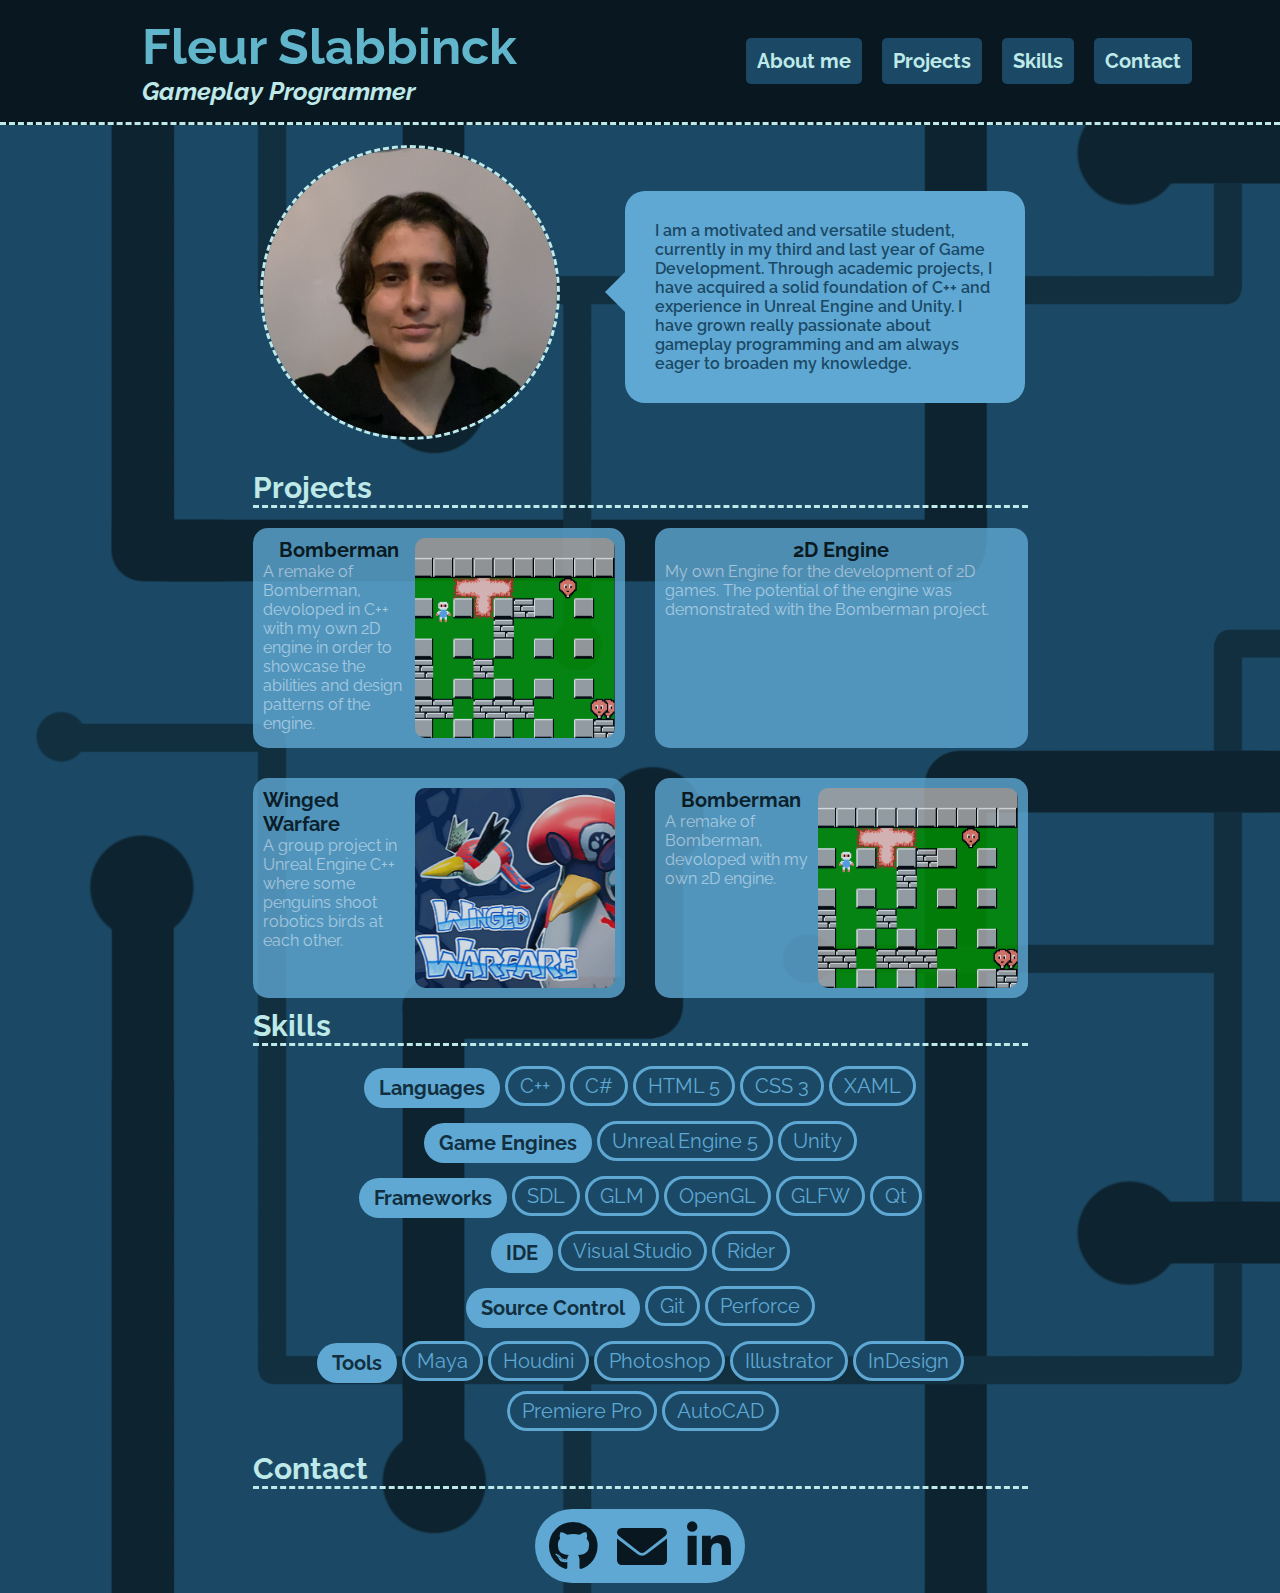
==== index.html @ b6ae3d57 "initial commit" ====
<!DOCTYPE html>

<html lang="en" xmlns="http://www.w3.org/1999/xhtml">
<head>
    <meta charset="UTF-8">
    <meta name="viewport" content="width=device-width, initial-scale=1.0">
    <title>Fleur Slabbinck Portfolio</title>
    <link rel="stylesheet" href="base.css">
    <link rel="stylesheet" href="navigation.css">
    <link rel="stylesheet" href="profile.css">
    <link rel="stylesheet" href="projects.css">
    <link rel="stylesheet" href="skills.css">
    <link rel="stylesheet" href="contact.css">
    <link rel="preconnect" href="https://fonts.googleapis.com">
    <link rel="preconnect" href="https://fonts.gstatic.com" crossorigin>
    <link href="https://fonts.googleapis.com/css2?family=Raleway:ital,wght@0,100..900;1,100..900&display=swap" rel="stylesheet">
    <link rel="stylesheet" href="https://cdnjs.cloudflare.com/ajax/libs/font-awesome/6.0.0-beta3/css/all.min.css">
    <link rel="stylesheet" href="https://fonts.googleapis.com/icon?family=Material+Icons">
</head>
<body>
    <!--Fixed top-->
    <section class="top">
        <header>
            <h1>Fleur Slabbinck</h1>
            <h2>Gameplay Programmer</h2>
        </header>
        <nav>
            <ul>
                <li><a href="#about-me">About me</a></li>
                <li><a href="#projects">Projects</a></li>
                <li><a href="#skills">Skills</a></li>
                <li><a href="#contact">Contact</a></li>
            </ul>
        </nav>
    </section>

    <div class="placeholder"></div>

    <!--Profile-->
    <section id="about-me" class="profile">
        <img class="me" src="Images/picture.jpg" height="300" width="300" />
        <div class="textballon">
            <div class="right-arrow"></div>
            <div class="intro">
                <p>I am a motivated and versatile student, currently in my third and last year of Game Development. 
                Through academic projects, I have acquired a solid foundation of C++ and experience in Unreal Engine and Unity. 
                I have grown really passionate about gameplay programming and am always eager to broaden my knowledge.</p>
            </div>
        </div>
    </section>

    <!--Projects-->
    <section id="projects">
        <h3>Projects</h3>
        <section class="projects">
            <a href="bomberman.html">
                <article class="project">
                    <div class="project-description">
                        <h4>Bomberman</h4>
                        <p>A remake of Bomberman, devoloped in C++ with my own 2D engine in order to showcase the abilities and design patterns of the engine.</p>
                    </div>
                    <img class="project-image" src="Images/Bomberman_Game.png" height="200" width="200" />
                    <div class="overlay"></div>
                </article>
            </a>
            <a href="engine.html">
                <article class="project">
                    <div class="project-description">
                        <h4>2D Engine</h4>
                        <p>My own Engine for the development of 2D games. The potential of the engine was demonstrated with the Bomberman project.</p>
                    </div>
                </article>
            </a>
            <a href="ww.html">
                <article class="project">
                    <div class="project-description">
                        <h4>Winged Warfare</h4>
                        <p>A group project in Unreal Engine C++ where some penguins shoot robotics birds at each other.</p>
                    </div>
                    <img class="project-image" src="Images/WW.png" height="200" width="200" />
                </article>
            </a>
            <a href="#">
                <article class="project">
                    <div class="project-description">
                        <h4>Bomberman</h4>
                        <p>A remake of Bomberman, devoloped with my own 2D engine.</p>
                    </div>
                    <img class="project-image" src="Images/Bomberman_Game.png" height="200" width="200" />
                </article>
            </a>
        </section>
    </section>

    <!--Skills-->
    <section id="skills">
        <h3>Skills</h3>
        <section class="skills">
            <div class="category">
                <h6>Languages</h6>
                <h7>C++</h7>
                <h7>C#</h7>
                <h7>HTML 5</h7>
                <h7>CSS 3</h7>
                <h7>XAML</h7>
            </div>
            <div class="category">
                <h6>Game Engines</h6>
                <h7>Unreal Engine 5</h7>
                <h7>Unity</h7>
            </div>
            <div class="category">
                <h6>Frameworks</h6>
                <h7>SDL</h7>
                <h7>GLM</h7>
                <h7>OpenGL</h7>
                <h7>GLFW</h7>
                <h7>Qt</h7>
            </div>
            <div class="category">
                <h6>IDE</h6>
                <h7>Visual Studio</h7>
                <h7>Rider</h7>
            </div>
            <div class="category">
                <h6>Source Control</h6>
                <h7>Git</h7>
                <h7>Perforce</h7>
            </div>
            <div class="category">
                <h6>Tools</h6>
                <h7>Maya</h7>
                <h7>Houdini</h7>
                <h7>Photoshop</h7>
                <h7>Illustrator</h7>
                <h7>InDesign</h7>
                <h7>Premiere Pro</h7>
                <h7>AutoCAD</h7>
            </div>
        </section>
    </section>

    <!--Contact-->
    <section id="contact">
        <h3>Contact</h3>
        <section class="contact">
            <div class="socials">
                <a href="https://github.com/fleurslabbinck" target="_blank">
                    <i class="fa-brands fa-github"></i>
                </a>
                <a href="mailto:fleur.slabbinck@gmail.com">
                    <i class="fa-solid fa-envelope"></i>
                </a>
                <a href="https://www.linkedin.com/in/fleur-slabbinck-a0800932b/" target="_blank">
                    <i class="fa-brands fa-linkedin-in"></i>
                </a>

            </div>
        </section>
    </section>

    <footer>
        
    </footer>

    <script src="script.js"></script>
</body>
</html>
---- base.css ----
﻿/*Basic*/
* {
    margin: 0;
    padding: 0;
    box-sizing: border-box;
}

body {
    font-family: "Raleway", sans-serif;
    background-color: #1b4965;
    color: #cae9ff;
    background-image: url("Images/background.png");
}

h1 {
    font-size: 50px;
    color: #62B6CB;
}

h2 {
    font-size: 25px;
    font-style: italic;
    color: #BEE9E8;
}

h3 {
    font-size: 30px;
    color: #BEE9E8;
    margin: 10px auto;
    margin-bottom: 20px;
    width: 775px;
    border-bottom: dashed #BEE9E8;
}

@media (max-width: 808px) {
    h3 {
        font-size: 30px;
        color: #BEE9E8;
        margin: 20px auto;
        margin-bottom: 20px;
        width: 95%;
        border-bottom: dashed #BEE9E8;
    }
}

h4 {
    font-size: 20px;
    color: #091820;
}

h5 {
    margin: 5px 0;
    font-size: 20px;
    color: #62B6CB;
}

h6 {
    margin-bottom: 5px;
    padding: 8px 15px;
    width: max-content;
    font-size: 20px;
    color: #122F40;
    background-color: #5FA8D3;
    border-radius: 100px;
}

h7 {
    margin-bottom: 10px;
    margin-left: 5px;
    padding: 5px 12px;
    width: max-content;
    font-size: 20px;
    color: #5FA8D3;
    background-color: #1B4965;
    border-radius: 100px;
    border: solid #5FA8D3;
}

section {
    scroll-margin-top: 150px;
}

@media (max-width: 950px) {
    section {
        scroll-margin-top: 185px;
    }
}

a {
    text-decoration: none;
}

a .plug {
    display: -webkit-flex;
    display: flex;
    flex-wrap: wrap;
    align-items: center;
    justify-content: space-around;
    margin: 30px auto;
    padding: 10px 10px;
    width: 200px;
    background-color: #091820;
    color: #BEE9E8;
    border: dashed #BEE9E8;
    border-radius: 100px;
    transition: background-color 0.3s ease, transform 0.3s ease;
}

a .plug i {
    font-size: 50px;
}

a .plug p {
    font-size: 30px;
    font-weight: 700;
}

a:hover .plug {
    background-color: #1B4965;
    transform: scale(1.05);
}

a:active .plug {
    background-color: #3F8098;
}
---- navigation.css ----
﻿/*fixed top*/
section.top {
    width: 100%;
    position: fixed;
    top: 0;
    display: -webkit-flex;
    display: flex;
    flex-wrap: wrap;
    padding-top: 5px;
    padding-bottom: 5px;
    background-color: #091820;
    border-bottom: dashed #BEE9E8;
    min-height: 125px;
    align-items: center;
    justify-content: space-around;
    z-index: 1000;
}

header {
    margin-left: 5%;
    margin-right: 5%;
}

nav ul {
    list-style-type: none;
    display: flex;
}

nav ul li {
    position: relative;
}

nav ul li a {
    display: inline-block;
    padding: 10px 10px;
    margin: 10px;
    font-size: 20px;
    font-weight: 700;
    background-color: #1B4965;
    color: #BEE9E8;
    text-decoration: none;
    border: 1px solid transparent;
    border-radius: 5px;
    transition: background-color 0.3s ease, transform 0.3s ease;
}

nav ul li a:hover {
    background-color: #5FA8D3;
    transform: scale(1.05);
}

nav ul li a:active {
    background-color: #122F40;
}
---- profile.css ----
﻿/*profile*/
section.profile {
    display: -webkit-flex;
    display: flex;
    flex-wrap: wrap;
    justify-content: center;
    margin: 0 auto;
    max-width: 800px;
}

div.placeholder {
    height: 125px;
}

@media (max-width: 950px) {
    div.placeholder {
        height: 175px;
    }
}

img.me {
    margin: 20px;
    border: dashed;
    border-color: #BEE9E8;
    border-radius: 100%;
    height: auto;
}

div.textballon {
    display: -webkit-flex;
    display: flex;
    flex-wrap: wrap;
    justify-content: center;
    align-items: center;
}

.right-arrow {
    width: 0;
    height: 0;
    border-left: 20px solid transparent;
    border-right: 20px solid #5FA8D3;
    border-bottom: 20px solid transparent;
    border-top: 20px solid transparent;
}

div.intro {
    margin: 10px 10px 0 0;
    padding: 30px;
    background-color: #5FA8D3;
    color: #1B4965;
    font-weight: 600;
    border-radius: 20px;
    width: 400px;
    max-height: 300px;
}
---- projects.css ----
﻿/*projects*/
section.projects {
    display: grid;
    grid-template-columns: repeat(auto-fit, minmax(250px, 1fr));
    gap: 30px;
    width: 775px;
    margin: 0 auto;
}

@media (max-width: 808px) {
    section.projects {
        display: -webkit-inline-box;
        display: grid;
        grid-template-columns: repeat(auto-fit, minmax(250px, 1fr));
        width: 425px;
        margin: 0 auto;
    }
}

article.project {
    display: -webkit-inline-box;
    display: flex;
    justify-content: space-between;
    align-items: start;
}

div.project-description {
    flex-grow: 1;
}

img.project-image {
    height: auto;
    border-radius: 10px;
}

section.projects a {
    display: inline-block;
    padding: 10px;
    background-color: #5FA8D3;
    color: #cae9ff;
    opacity: 0.8;
    border-radius: 10px;
    min-width: 350px;
    text-decoration: none;
    border-radius: 15px;
    transition: background-color 0.3s ease, transform 0.3s ease, opacity 0.3s ease;
}

section.projects a:hover {
    opacity: 1;
    transform: scale(1.02);
}

section.projects a h4 {
    transition: color 0.3s ease, transform 0.3s ease;
}

section.projects a:hover h4 {
    color: #BEE9E8;
}

section.projects a:active {
    background-color: #62B6CB;
}
---- skills.css ----
﻿/*skills*/
div {
    display: -webkit-flex;
    display: flex;
    flex-wrap: wrap;
    align-items: center;
    justify-content: center;
    margin: 0 auto;
    max-width: 775px;
}

.category {
    margin-bottom: 5px;
}
---- contact.css ----
﻿/*contact*/

div.socials {
    display: -webkit-flex;
    display: flex;
    flex-wrap: wrap;
    align-items: center;
    justify-content: center;
    margin: 0 auto;
    margin-bottom: 10px;
    padding: 2px 4px;
    width: fit-content;
    background-color: #5FA8D3;
    border-radius: 100px;
}

i {
    color: #091820;
    padding: 10px;
    font-size: 50px;
    transition: color 0.3s ease, transform 0.3s ease;
}

i:hover {
    transform: scale(1.1);
    color: #1B4965;
}

i:active {
    color: #122F40;
}
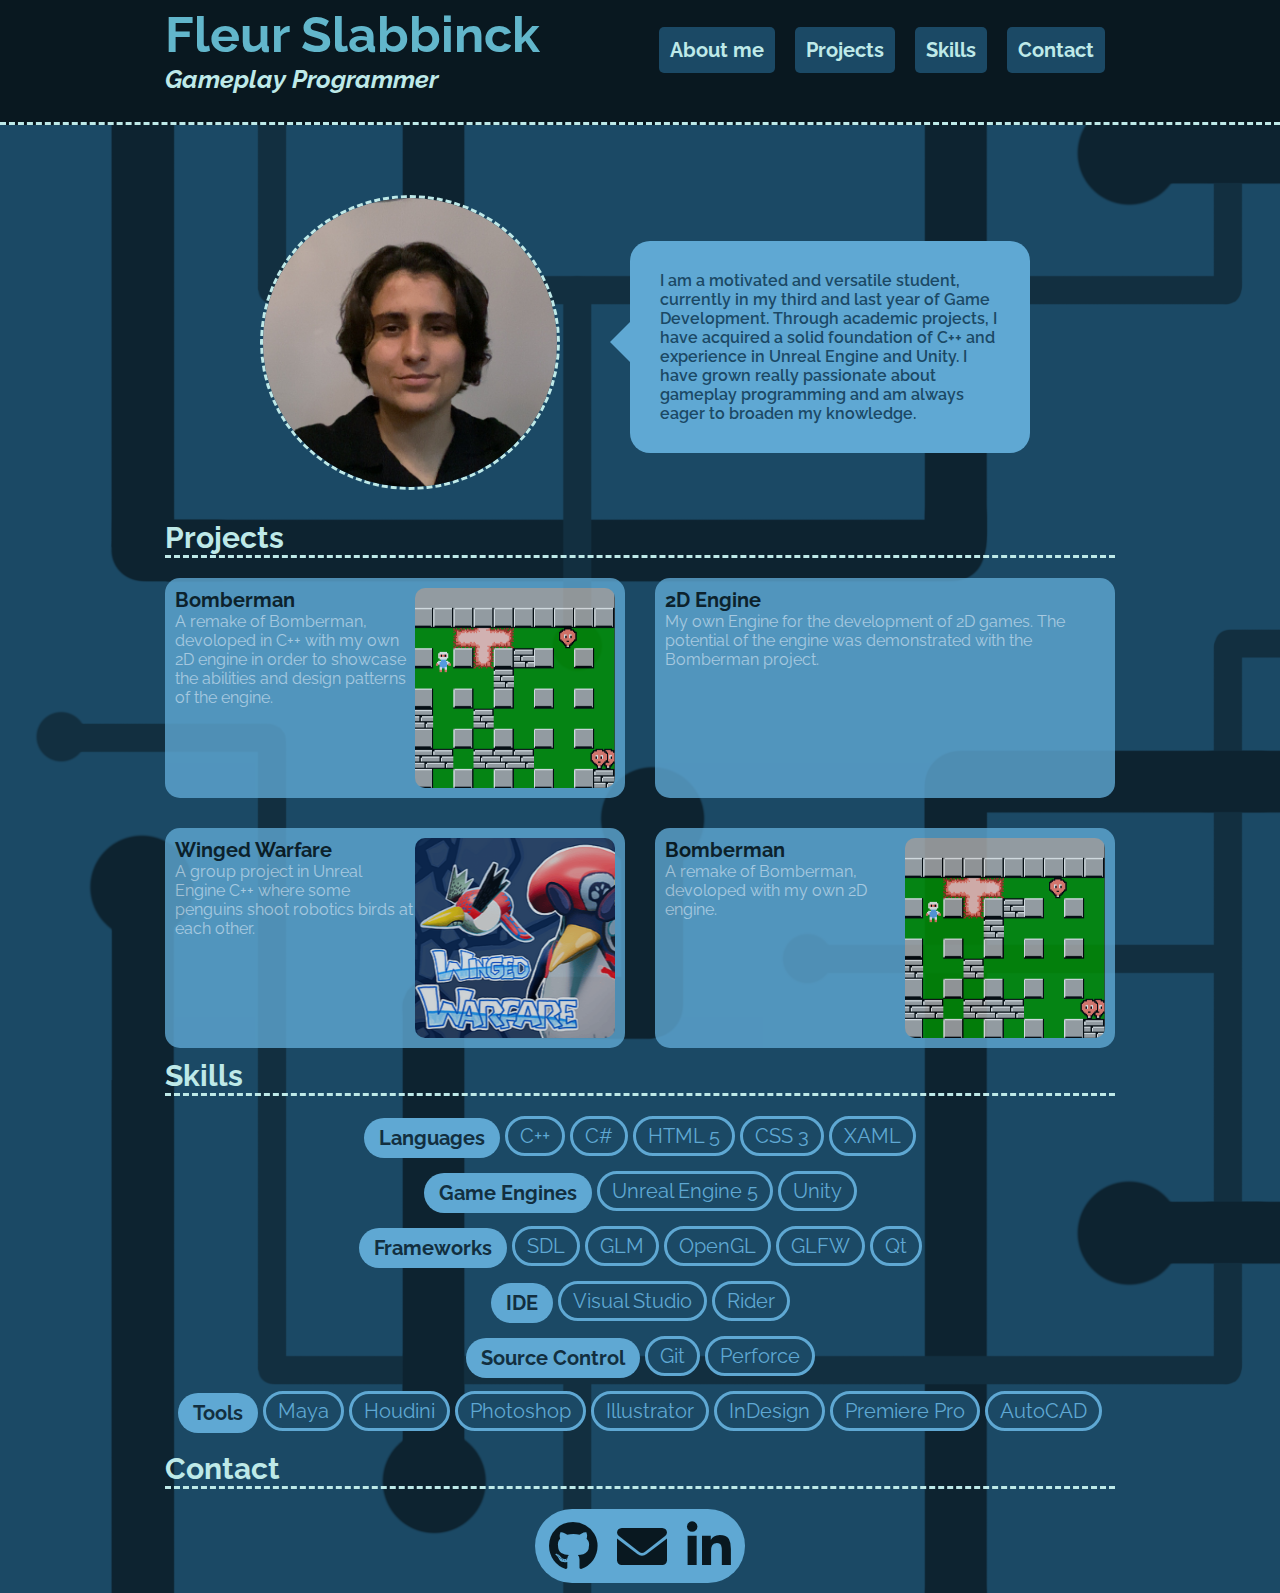
==== commit 9392e49f: "update: layout" ====
--- a/index.html
+++ b/index.html
@@ -20,18 +20,20 @@
 <body>
     <!--Fixed top-->
     <section class="top">
-        <header>
-            <h1>Fleur Slabbinck</h1>
-            <h2>Gameplay Programmer</h2>
-        </header>
-        <nav>
-            <ul>
-                <li><a href="#about-me">About me</a></li>
-                <li><a href="#projects">Projects</a></li>
-                <li><a href="#skills">Skills</a></li>
-                <li><a href="#contact">Contact</a></li>
-            </ul>
-        </nav>
+        <div class="nav">
+            <header>
+                <h1>Fleur Slabbinck</h1>
+                <h2>Gameplay Programmer</h2>
+            </header>
+            <nav>
+                <ul>
+                    <li><a href="#about-me">About me</a></li>
+                    <li><a href="#projects">Projects</a></li>
+                    <li><a href="#skills">Skills</a></li>
+                    <li><a href="#contact">Contact</a></li>
+                </ul>
+            </nav>
+        </div>
     </section>
 
     <div class="placeholder"></div>
--- a/base.css
+++ b/base.css
@@ -17,10 +17,22 @@
     color: #62B6CB;
 }
 
+@media only screen and (max-width: 768px) {
+    h1 {
+        font-size: 40px;
+    }
+}
+
 h2 {
     font-size: 25px;
     font-style: italic;
     color: #BEE9E8;
+}
+
+@media only screen and (max-width: 768px) {
+    h2 {
+        font-size: 22px;
+    }
 }
 
 h3 {
@@ -28,16 +40,15 @@
     color: #BEE9E8;
     margin: 10px auto;
     margin-bottom: 20px;
-    width: 775px;
+    max-width: 950px;
     border-bottom: dashed #BEE9E8;
 }
 
-@media (max-width: 808px) {
+@media only screen and (max-width: 768px) {
     h3 {
         font-size: 30px;
         color: #BEE9E8;
         margin: 20px auto;
-        margin-bottom: 20px;
         width: 95%;
         border-bottom: dashed #BEE9E8;
     }
@@ -80,7 +91,7 @@
     scroll-margin-top: 150px;
 }
 
-@media (max-width: 950px) {
+@media only screen and (max-width: 768px) {
     section {
         scroll-margin-top: 185px;
     }
--- a/navigation.css
+++ b/navigation.css
@@ -3,22 +3,28 @@
     width: 100%;
     position: fixed;
     top: 0;
+    background-color: #091820;
+    border-bottom: dashed #BEE9E8;
+    min-height: 125px;
+    z-index: 1000;
+}
+
+div.nav {
+    margin: 0 auto;
+    max-width: 950px;
+    padding-top: 5px;
+    padding-bottom: 5px;
     display: -webkit-flex;
     display: flex;
     flex-wrap: wrap;
-    padding-top: 5px;
-    padding-bottom: 5px;
-    background-color: #091820;
-    border-bottom: dashed #BEE9E8;
-    min-height: 125px;
     align-items: center;
-    justify-content: space-around;
-    z-index: 1000;
+    justify-content: space-between;
 }
 
-header {
-    margin-left: 5%;
-    margin-right: 5%;
+@media only screen and (max-width: 768px) {
+    div.nav {
+        justify-content: center;
+    }
 }
 
 nav ul {
@@ -44,6 +50,15 @@
     transition: background-color 0.3s ease, transform 0.3s ease;
 }
 
+@media only screen and (max-width: 768px) {
+    nav ul li a {
+        padding: 5px 5px;
+        margin: 5px;
+        margin-top: 10px;
+        font-size: 20px;
+    }
+}
+
 nav ul li a:hover {
     background-color: #5FA8D3;
     transform: scale(1.05);
--- a/profile.css
+++ b/profile.css
@@ -3,19 +3,13 @@
     display: -webkit-flex;
     display: flex;
     flex-wrap: wrap;
-    justify-content: center;
+    max-width: 800px;
     margin: 0 auto;
-    max-width: 800px;
+    justify-content: space-between;
 }
 
 div.placeholder {
-    height: 125px;
-}
-
-@media (max-width: 950px) {
-    div.placeholder {
-        height: 175px;
-    }
+    height: 175px;
 }
 
 img.me {
@@ -43,6 +37,15 @@
     border-top: 20px solid transparent;
 }
 
+@media only screen and (max-width: 768px) {
+    .right-arrow {
+        border-left: 20px solid transparent;
+        border-right: 20px solid transparent;
+        border-bottom: 20px solid #5FA8D3;
+        border-top: 20px solid transparent;
+    }
+}
+
 div.intro {
     margin: 10px 10px 0 0;
     padding: 30px;
@@ -53,3 +56,11 @@
     width: 400px;
     max-height: 300px;
 }
+
+@media only screen and (max-width: 768px) {
+    div.intro {
+        margin: 0 auto;
+        width: 90%;
+        text-align: center;
+    }
+}--- a/projects.css
+++ b/projects.css
@@ -1,18 +1,19 @@
 ﻿/*projects*/
 section.projects {
     display: grid;
-    grid-template-columns: repeat(auto-fit, minmax(250px, 1fr));
+    grid-template-columns: repeat(2, minmax(250px, 1fr));
     gap: 30px;
-    width: 775px;
+    max-width: 950px;
     margin: 0 auto;
 }
 
-@media (max-width: 808px) {
+@media only screen and (max-width: 768px) {
     section.projects {
         display: -webkit-inline-box;
         display: grid;
-        grid-template-columns: repeat(auto-fit, minmax(250px, 1fr));
-        width: 425px;
+        grid-template-columns: repeat(1, minmax(250px, 1fr));
+        width: 95%;
+        height: 100%;
         margin: 0 auto;
     }
 }
--- a/skills.css
+++ b/skills.css
@@ -1,14 +1,11 @@
 ﻿/*skills*/
-div {
+div.category {
     display: -webkit-flex;
     display: flex;
     flex-wrap: wrap;
     align-items: center;
     justify-content: center;
     margin: 0 auto;
-    max-width: 775px;
-}
-
-.category {
+    max-width: 950px;
     margin-bottom: 5px;
 }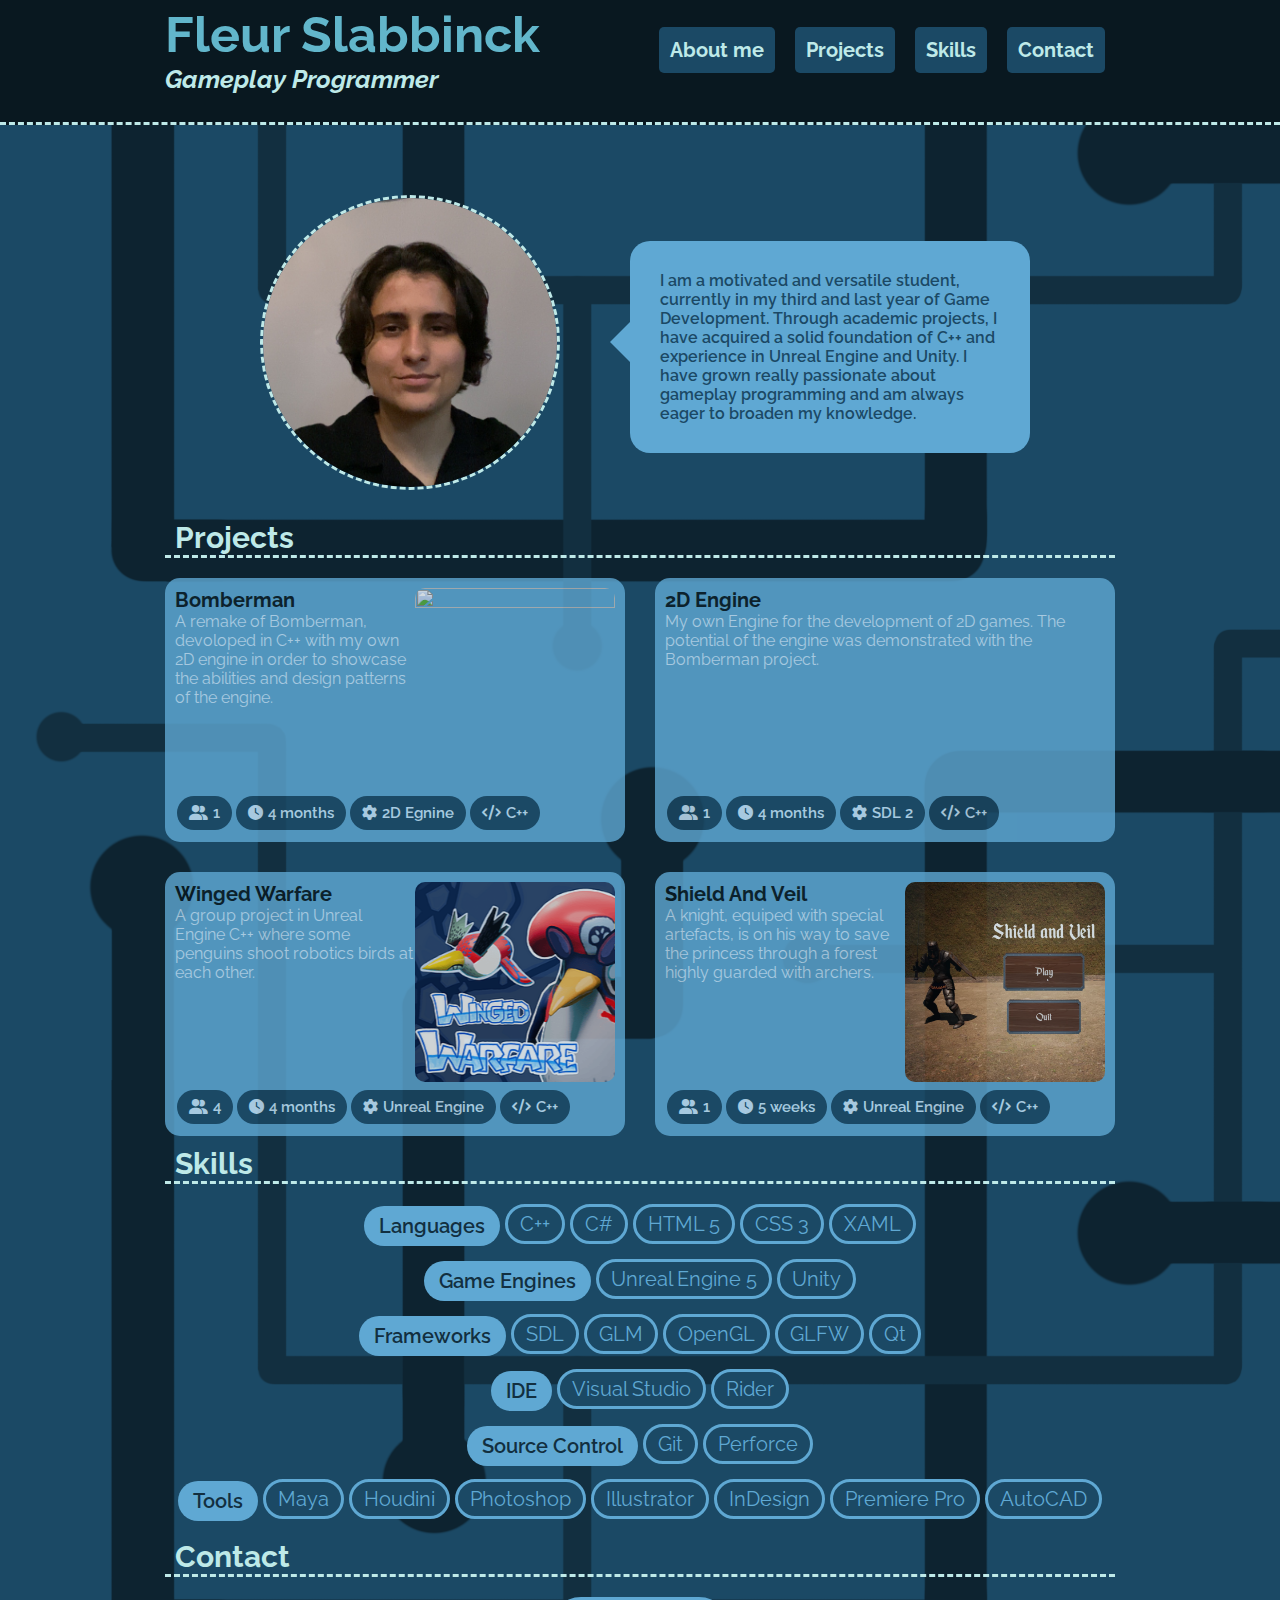
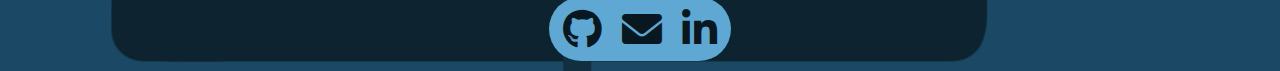
==== commit be75ef75: "add: projects + descriptions" ====
--- a/index.html
+++ b/index.html
@@ -11,9 +11,7 @@
     <link rel="stylesheet" href="projects.css">
     <link rel="stylesheet" href="skills.css">
     <link rel="stylesheet" href="contact.css">
-    <link rel="preconnect" href="https://fonts.googleapis.com">
-    <link rel="preconnect" href="https://fonts.gstatic.com" crossorigin>
-    <link href="https://fonts.googleapis.com/css2?family=Raleway:ital,wght@0,100..900;1,100..900&display=swap" rel="stylesheet">
+    <link rel="stylesheet" href="https://fonts.googleapis.com/css2?family=Raleway:ital,wght@0,100..900;1,100..900&display=swap">
     <link rel="stylesheet" href="https://cdnjs.cloudflare.com/ajax/libs/font-awesome/6.0.0-beta3/css/all.min.css">
     <link rel="stylesheet" href="https://fonts.googleapis.com/icon?family=Material+Icons">
 </head>
@@ -61,9 +59,15 @@
                         <h4>Bomberman</h4>
                         <p>A remake of Bomberman, devoloped in C++ with my own 2D engine in order to showcase the abilities and design patterns of the engine.</p>
                     </div>
-                    <img class="project-image" src="Images/Bomberman_Game.png" height="200" width="200" />
+                    <img class="project-image" src="Images/Bomberman/Bomberman_kill.gif" height="200" width="200" />
                     <div class="overlay"></div>
                 </article>
+                <div class="specs">
+                    <p1><i class="fa-solid fa-user-group"></i>1</p1>
+                    <p1><i class="fa-solid fa-clock"></i>4 months</p1>
+                    <p1><i class="fa-solid fa-gear"></i>2D Egnine</p1>
+                    <p1><i class="fa-solid fa-code"></i>C++</p1>
+                </div>
             </a>
             <a href="engine.html">
                 <article class="project">
@@ -72,6 +76,12 @@
                         <p>My own Engine for the development of 2D games. The potential of the engine was demonstrated with the Bomberman project.</p>
                     </div>
                 </article>
+                <div class="specs">
+                    <p1><i class="fa-solid fa-user-group"></i>1</p1>
+                    <p1><i class="fa-solid fa-clock"></i>4 months</p1>
+                    <p1><i class="fa-solid fa-gear"></i>SDL 2</p1>
+                    <p1><i class="fa-solid fa-code"></i>C++</p1>
+                </div>
             </a>
             <a href="ww.html">
                 <article class="project">
@@ -79,17 +89,29 @@
                         <h4>Winged Warfare</h4>
                         <p>A group project in Unreal Engine C++ where some penguins shoot robotics birds at each other.</p>
                     </div>
-                    <img class="project-image" src="Images/WW.png" height="200" width="200" />
+                    <img class="project-image" src="Images/WingedWarfare/WW.png" height="200" width="200" />
                 </article>
+                <div class="specs">
+                    <p1><i class="fa-solid fa-user-group"></i>4</p1>
+                    <p1><i class="fa-solid fa-clock"></i>4 months</p1>
+                    <p1><i class="fa-solid fa-gear"></i>Unreal Engine</p1>
+                    <p1><i class="fa-solid fa-code"></i>C++</p1>
+                </div>
             </a>
-            <a href="#">
+            <a href="sav.html">
                 <article class="project">
                     <div class="project-description">
-                        <h4>Bomberman</h4>
-                        <p>A remake of Bomberman, devoloped with my own 2D engine.</p>
+                        <h4>Shield And Veil</h4>
+                        <p>A knight, equiped with special artefacts, is on his way to save the princess through a forest highly guarded with archers.</p>
                     </div>
-                    <img class="project-image" src="Images/Bomberman_Game.png" height="200" width="200" />
+                    <img class="project-image" src="Images/ShieldAndVeil/ShieldAndVeil_Game.png" height="200" width="200" />
                 </article>
+                <div class="specs">
+                    <p1><i class="fa-solid fa-user-group"></i>1</p1>
+                    <p1><i class="fa-solid fa-clock"></i>5 weeks</p1>
+                    <p1><i class="fa-solid fa-gear"></i>Unreal Engine</p1>
+                    <p1><i class="fa-solid fa-code"></i>C++</p1>
+                </div>
             </a>
         </section>
     </section>
@@ -99,45 +121,45 @@
         <h3>Skills</h3>
         <section class="skills">
             <div class="category">
-                <h6>Languages</h6>
-                <h7>C++</h7>
-                <h7>C#</h7>
-                <h7>HTML 5</h7>
-                <h7>CSS 3</h7>
-                <h7>XAML</h7>
+                <p2>Languages</p2>
+                <p3>C++</p3>
+                <p3>C#</p3>
+                <p3>HTML 5</p3>
+                <p3>CSS 3</p3>
+                <p3>XAML</p3>
             </div>
             <div class="category">
-                <h6>Game Engines</h6>
-                <h7>Unreal Engine 5</h7>
-                <h7>Unity</h7>
+                <p2>Game Engines</p2>
+                <p3>Unreal Engine 5</p3>
+                <p3>Unity</p3>
             </div>
             <div class="category">
-                <h6>Frameworks</h6>
-                <h7>SDL</h7>
-                <h7>GLM</h7>
-                <h7>OpenGL</h7>
-                <h7>GLFW</h7>
-                <h7>Qt</h7>
+                <p2>Frameworks</p2>
+                <p3>SDL</p3>
+                <p3>GLM</p3>
+                <p3>OpenGL</p3>
+                <p3>GLFW</p3>
+                <p3>Qt</p3>
             </div>
             <div class="category">
-                <h6>IDE</h6>
-                <h7>Visual Studio</h7>
-                <h7>Rider</h7>
+                <p2>IDE</p2>
+                <p3>Visual Studio</p3>
+                <p3>Rider</p3>
             </div>
             <div class="category">
-                <h6>Source Control</h6>
-                <h7>Git</h7>
-                <h7>Perforce</h7>
+                <p2>Source Control</p2>
+                <p3>Git</p3>
+                <p3>Perforce</p3>
             </div>
             <div class="category">
-                <h6>Tools</h6>
-                <h7>Maya</h7>
-                <h7>Houdini</h7>
-                <h7>Photoshop</h7>
-                <h7>Illustrator</h7>
-                <h7>InDesign</h7>
-                <h7>Premiere Pro</h7>
-                <h7>AutoCAD</h7>
+                <p2>Tools</p2>
+                <p3>Maya</p3>
+                <p3>Houdini</p3>
+                <p3>Photoshop</p3>
+                <p3>Illustrator</p3>
+                <p3>InDesign</p3>
+                <p3>Premiere Pro</p3>
+                <p3>AutoCAD</p3>
             </div>
         </section>
     </section>
--- a/base.css
+++ b/base.css
@@ -42,6 +42,7 @@
     margin-bottom: 20px;
     max-width: 950px;
     border-bottom: dashed #BEE9E8;
+    padding: 0 10px;
 }
 
 @media only screen and (max-width: 768px) {
@@ -65,17 +66,33 @@
     color: #62B6CB;
 }
 
-h6 {
+p1 {
+    padding: 8px 12px;
+    font-size: 15px;
+    font-weight: 600;
+    color: #cae9ff;
+    background-color: #1B4965;
+    border-radius: 100px;
+}
+
+p1 i {
+    padding: 0 5px 0 0;
+    font-size: 15px;
+    color: #cae9ff;
+}
+
+p2 {
     margin-bottom: 5px;
     padding: 8px 15px;
     width: max-content;
     font-size: 20px;
+    font-weight: 600;
     color: #122F40;
     background-color: #5FA8D3;
     border-radius: 100px;
 }
 
-h7 {
+p3 {
     margin-bottom: 10px;
     margin-left: 5px;
     padding: 5px 12px;
--- a/projects.css
+++ b/projects.css
@@ -34,8 +34,15 @@
     border-radius: 10px;
 }
 
+div.specs {
+    margin: 15px 2px 10px;
+}
+
 section.projects a {
-    display: inline-block;
+    display: -webkit-inline-box;
+    display: flex;
+    flex-direction: column;
+    justify-content: space-between;
     padding: 10px;
     background-color: #5FA8D3;
     color: #cae9ff;
--- a/contact.css
+++ b/contact.css
@@ -17,7 +17,7 @@
 i {
     color: #091820;
     padding: 10px;
-    font-size: 50px;
+    font-size: 40px;
     transition: color 0.3s ease, transform 0.3s ease;
 }
 
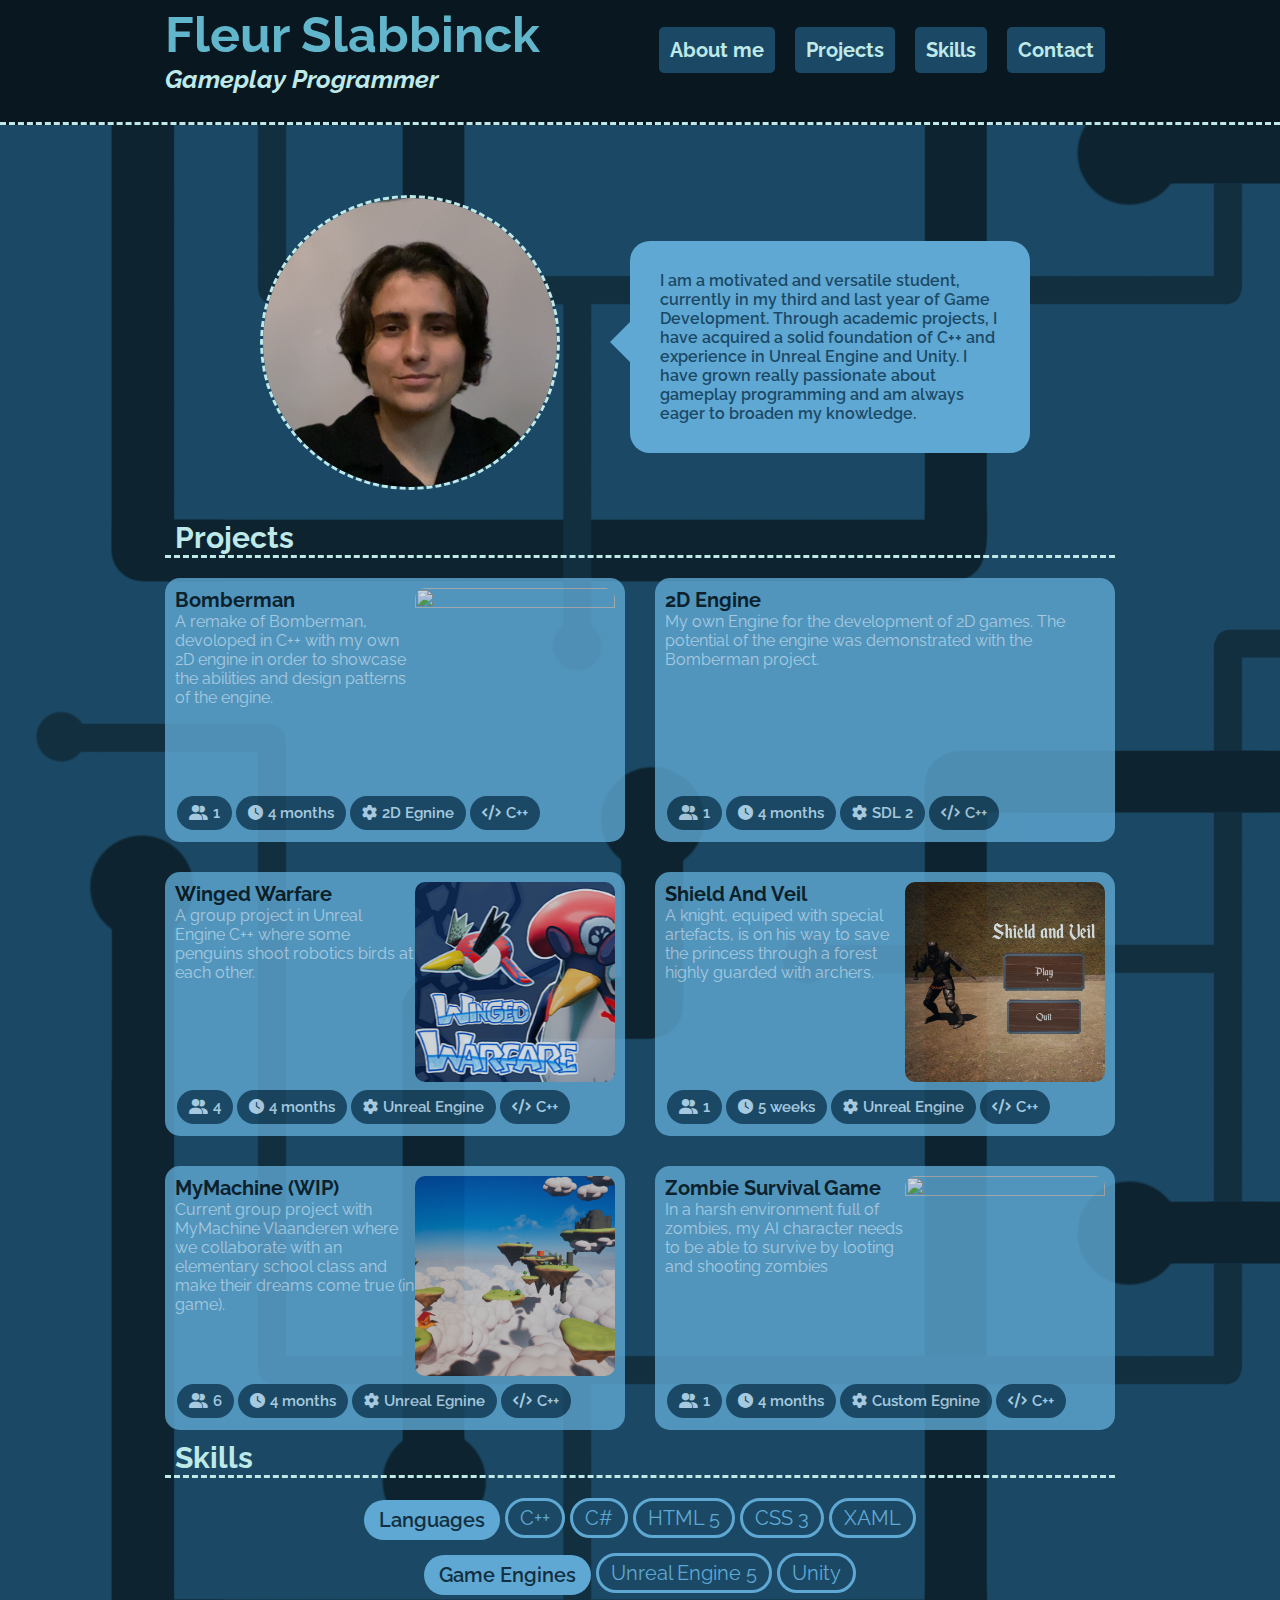
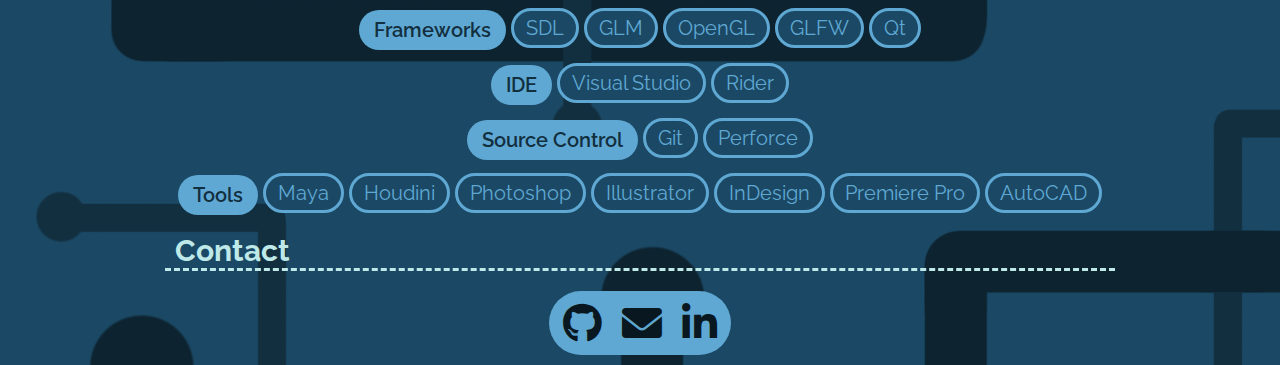
==== commit 32d40e12: "add: MyMachine + ZombieSurvival" ====
--- a/index.html
+++ b/index.html
@@ -113,6 +113,38 @@
                     <p1><i class="fa-solid fa-code"></i>C++</p1>
                 </div>
             </a>
+            <a href="mm.html">
+                <article class="project">
+                    <div class="project-description">
+                        <h4>MyMachine (WIP)</h4>
+                        <p>Current group project with MyMachine Vlaanderen where we collaborate with an elementary school class and make their dreams come true (in game).</p>
+                    </div>
+                    <img class="project-image" src="Images/MyMachine/MM.png" height="200" width="200" />
+                    <div class="overlay"></div>
+                </article>
+                <div class="specs">
+                    <p1><i class="fa-solid fa-user-group"></i>6</p1>
+                    <p1><i class="fa-solid fa-clock"></i>4 months</p1>
+                    <p1><i class="fa-solid fa-gear"></i>Unreal Egnine</p1>
+                    <p1><i class="fa-solid fa-code"></i>C++</p1>
+                </div>
+            </a>
+            <a href="zombie.html">
+                <article class="project">
+                    <div class="project-description">
+                        <h4>Zombie Survival Game</h4>
+                        <p>In a harsh environment full of zombies, my AI character needs to be able to survive by looting and shooting zombies</p>
+                    </div>
+                    <img class="project-image" src="Images/ZombieSurvival/Zombie_Enemy.gif" height="200" width="200" />
+                    <div class="overlay"></div>
+                </article>
+                <div class="specs">
+                    <p1><i class="fa-solid fa-user-group"></i>1</p1>
+                    <p1><i class="fa-solid fa-clock"></i>4 months</p1>
+                    <p1><i class="fa-solid fa-gear"></i>Custom Egnine</p1>
+                    <p1><i class="fa-solid fa-code"></i>C++</p1>
+                </div>
+            </a>
         </section>
     </section>
 
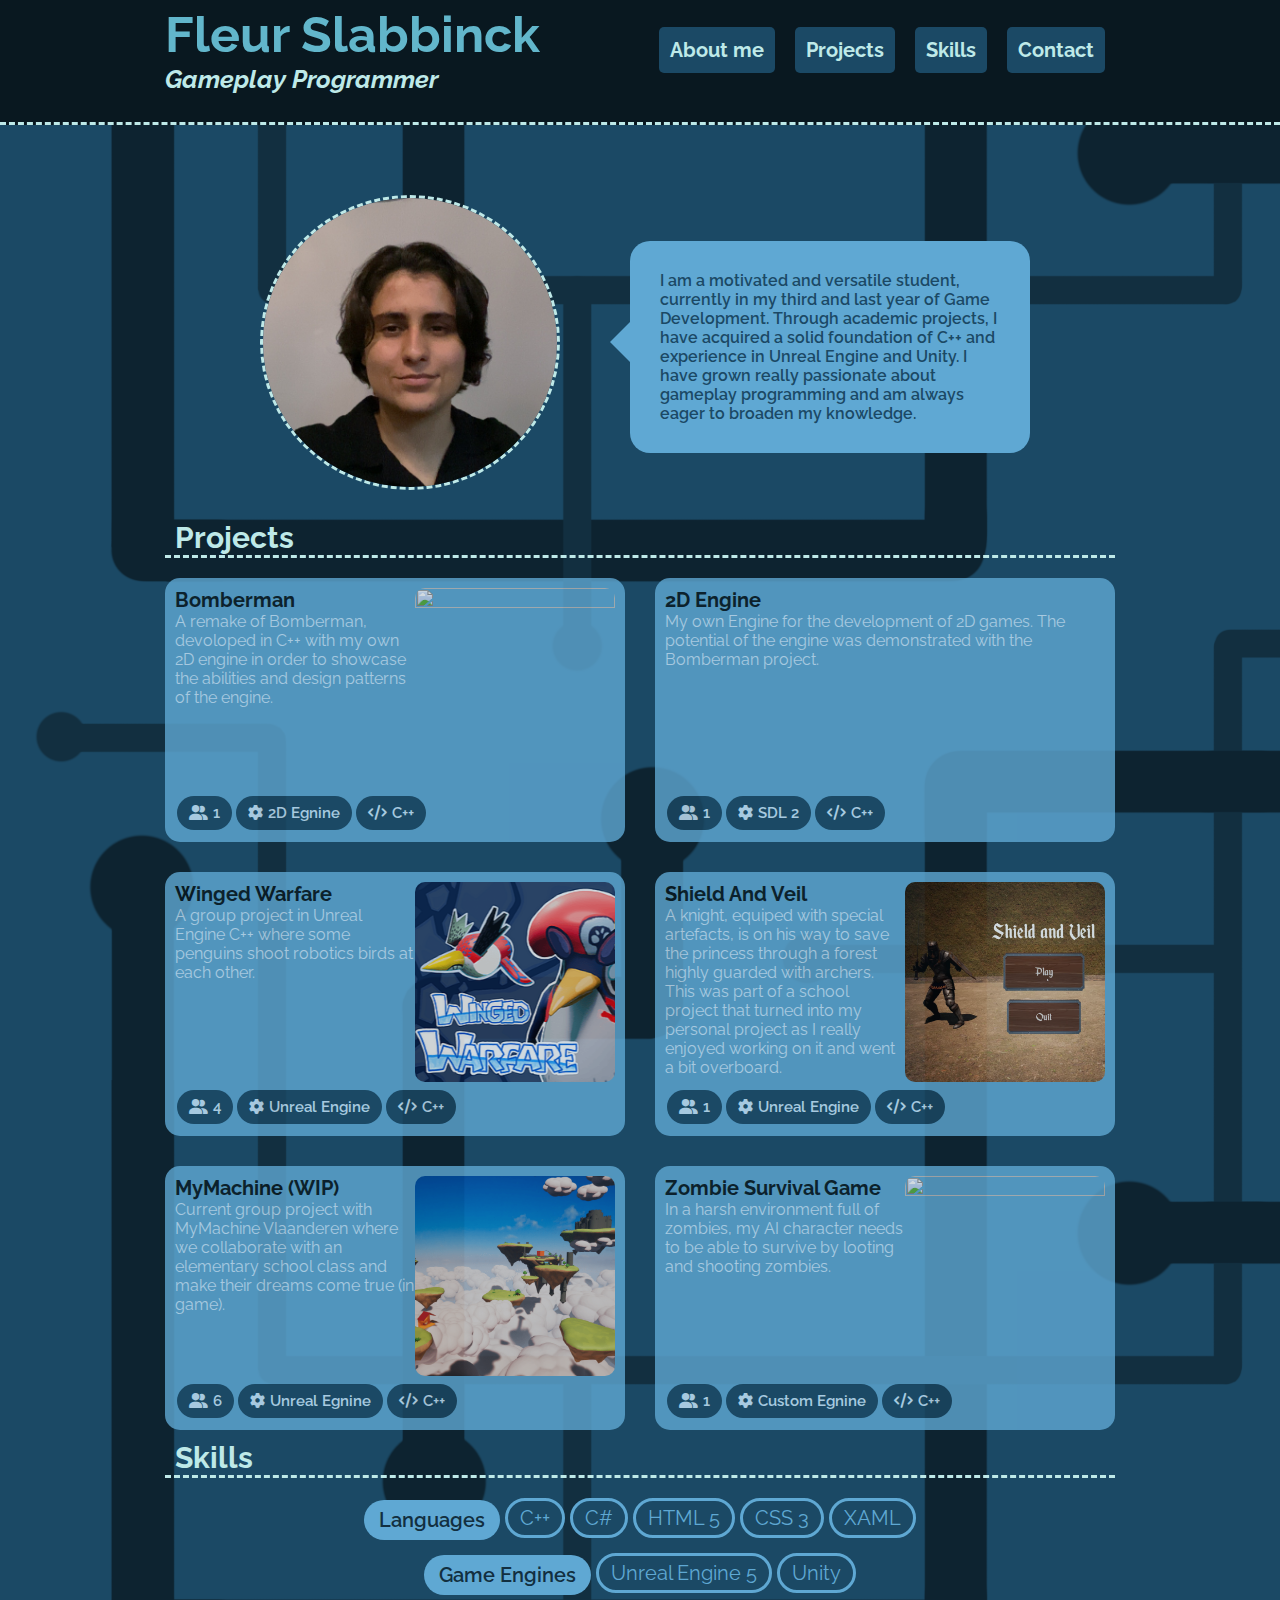
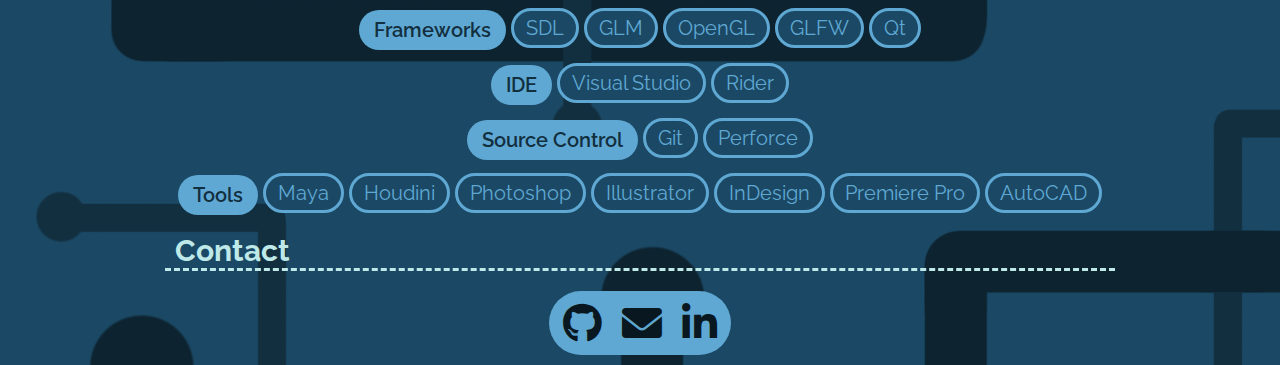
==== commit 4b560242: "delete: misleading time frames" ====
--- a/index.html
+++ b/index.html
@@ -64,7 +64,6 @@
                 </article>
                 <div class="specs">
                     <p1><i class="fa-solid fa-user-group"></i>1</p1>
-                    <p1><i class="fa-solid fa-clock"></i>4 months</p1>
                     <p1><i class="fa-solid fa-gear"></i>2D Egnine</p1>
                     <p1><i class="fa-solid fa-code"></i>C++</p1>
                 </div>
@@ -78,7 +77,6 @@
                 </article>
                 <div class="specs">
                     <p1><i class="fa-solid fa-user-group"></i>1</p1>
-                    <p1><i class="fa-solid fa-clock"></i>4 months</p1>
                     <p1><i class="fa-solid fa-gear"></i>SDL 2</p1>
                     <p1><i class="fa-solid fa-code"></i>C++</p1>
                 </div>
@@ -93,7 +91,6 @@
                 </article>
                 <div class="specs">
                     <p1><i class="fa-solid fa-user-group"></i>4</p1>
-                    <p1><i class="fa-solid fa-clock"></i>4 months</p1>
                     <p1><i class="fa-solid fa-gear"></i>Unreal Engine</p1>
                     <p1><i class="fa-solid fa-code"></i>C++</p1>
                 </div>
@@ -103,12 +100,12 @@
                     <div class="project-description">
                         <h4>Shield And Veil</h4>
                         <p>A knight, equiped with special artefacts, is on his way to save the princess through a forest highly guarded with archers.</p>
+                        <p>This was part of a school project that turned into my personal project as I really enjoyed working on it and went a bit overboard.</p>
                     </div>
                     <img class="project-image" src="Images/ShieldAndVeil/ShieldAndVeil_Game.png" height="200" width="200" />
                 </article>
                 <div class="specs">
                     <p1><i class="fa-solid fa-user-group"></i>1</p1>
-                    <p1><i class="fa-solid fa-clock"></i>5 weeks</p1>
                     <p1><i class="fa-solid fa-gear"></i>Unreal Engine</p1>
                     <p1><i class="fa-solid fa-code"></i>C++</p1>
                 </div>
@@ -124,7 +121,6 @@
                 </article>
                 <div class="specs">
                     <p1><i class="fa-solid fa-user-group"></i>6</p1>
-                    <p1><i class="fa-solid fa-clock"></i>4 months</p1>
                     <p1><i class="fa-solid fa-gear"></i>Unreal Egnine</p1>
                     <p1><i class="fa-solid fa-code"></i>C++</p1>
                 </div>
@@ -133,14 +129,13 @@
                 <article class="project">
                     <div class="project-description">
                         <h4>Zombie Survival Game</h4>
-                        <p>In a harsh environment full of zombies, my AI character needs to be able to survive by looting and shooting zombies</p>
-                    </div>
-                    <img class="project-image" src="Images/ZombieSurvival/Zombie_Enemy.gif" height="200" width="200" />
+                        <p>In a harsh environment full of zombies, my AI character needs to be able to survive by looting and shooting zombies.</p>
+                    </div>
+                    <img class="project-image" src="Images/ZombieSurvival/Zombie.gif" height="200" width="200" />
                     <div class="overlay"></div>
                 </article>
                 <div class="specs">
                     <p1><i class="fa-solid fa-user-group"></i>1</p1>
-                    <p1><i class="fa-solid fa-clock"></i>4 months</p1>
                     <p1><i class="fa-solid fa-gear"></i>Custom Egnine</p1>
                     <p1><i class="fa-solid fa-code"></i>C++</p1>
                 </div>
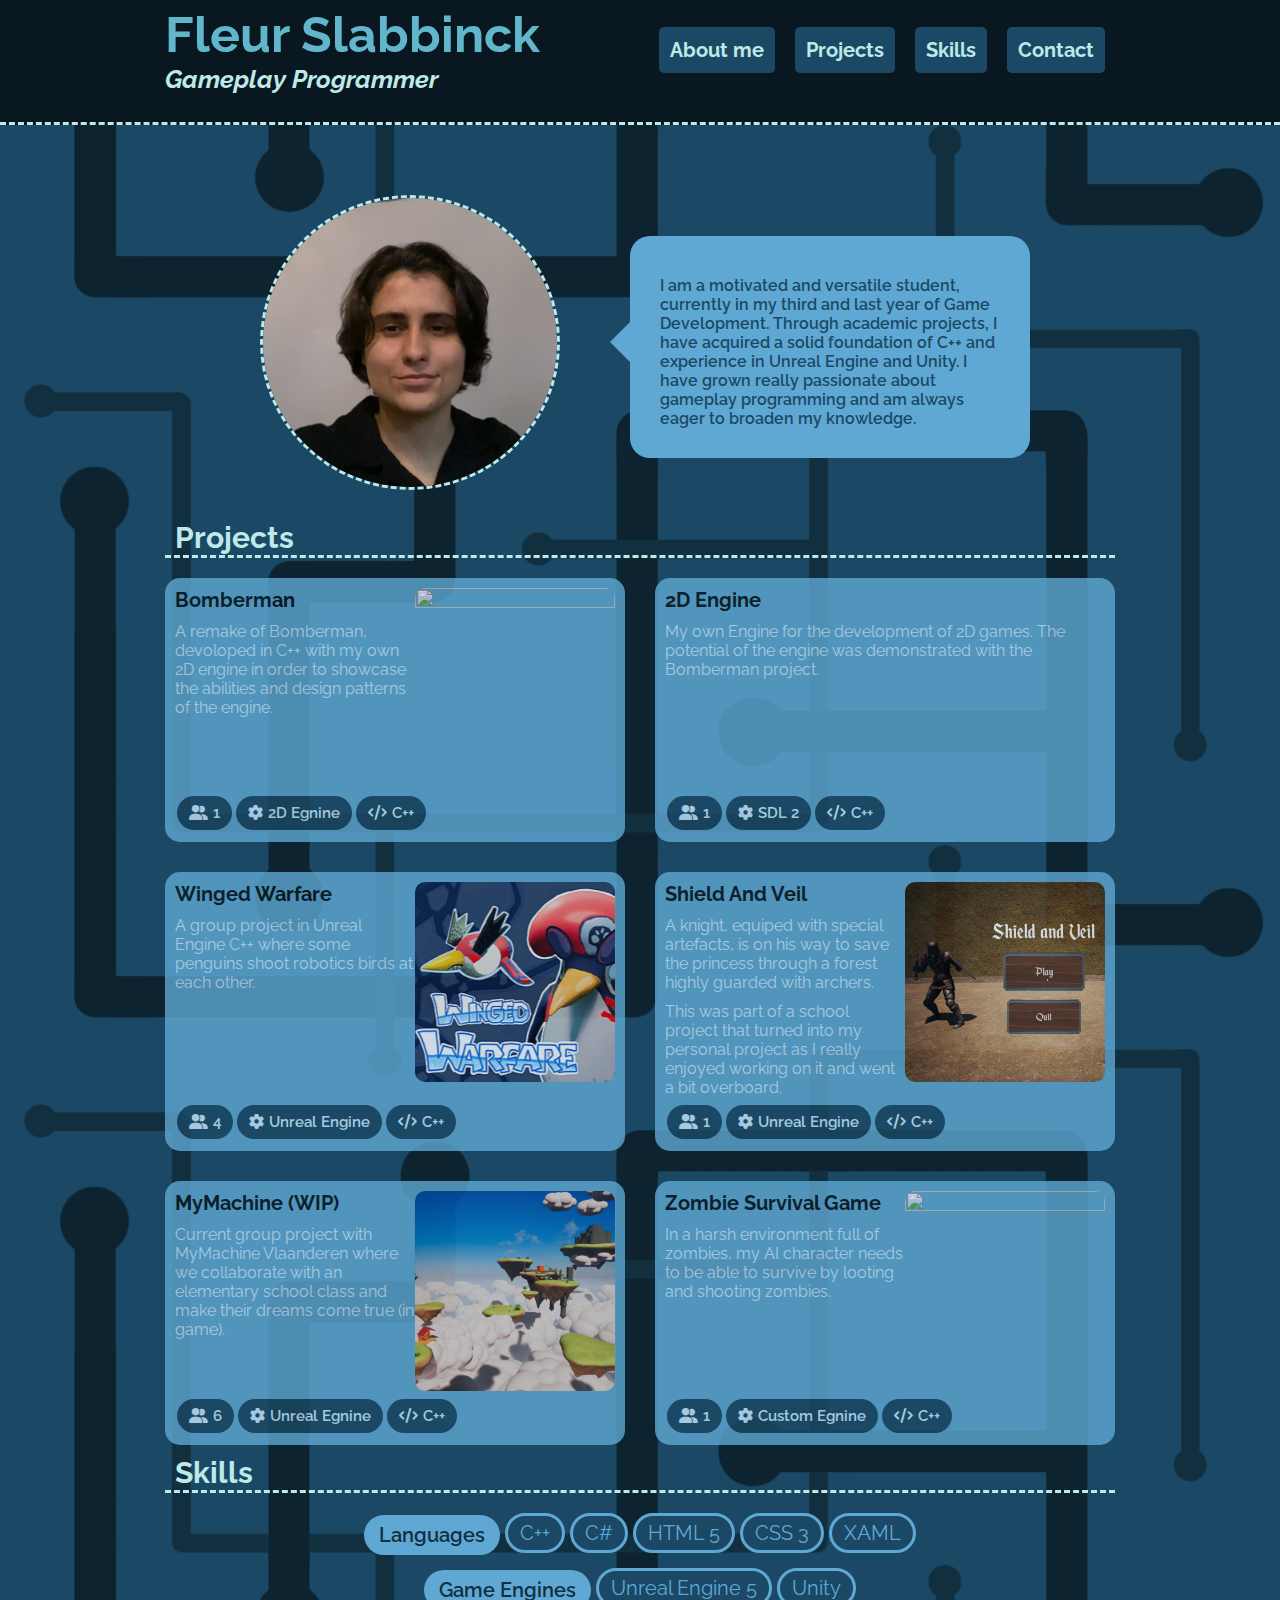
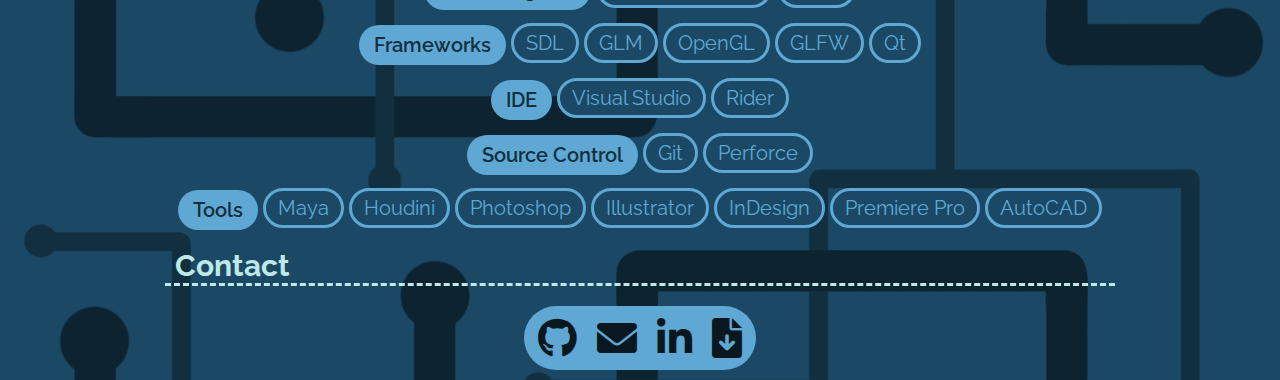
==== commit 4b9bd878: "add: resume" ====
--- a/index.html
+++ b/index.html
@@ -205,6 +205,9 @@
                 <a href="https://www.linkedin.com/in/fleur-slabbinck-a0800932b/" target="_blank">
                     <i class="fa-brands fa-linkedin-in"></i>
                 </a>
+                <a href="Files/Resume_FleurSlabbinck.pdf" target="_blank">
+                    <i class="fa-solid fa-file-arrow-down"></i>
+                </a>
 
             </div>
         </section>
--- a/base.css
+++ b/base.css
@@ -10,6 +10,16 @@
     background-color: #1b4965;
     color: #cae9ff;
     background-image: url("Images/background.png");
+    background-size: contain;
+    background-position: center;
+    background-repeat: repeat-y;
+}
+
+@media (min-width: 1500px) {
+    body {
+        background-size: 1500px auto;
+        background-repeat: repeat;
+    }
 }
 
 h1 {
--- a/projects.css
+++ b/projects.css
@@ -27,6 +27,10 @@
 
 div.project-description {
     flex-grow: 1;
+}
+
+div p {
+    margin-top: 10px;
 }
 
 img.project-image {
